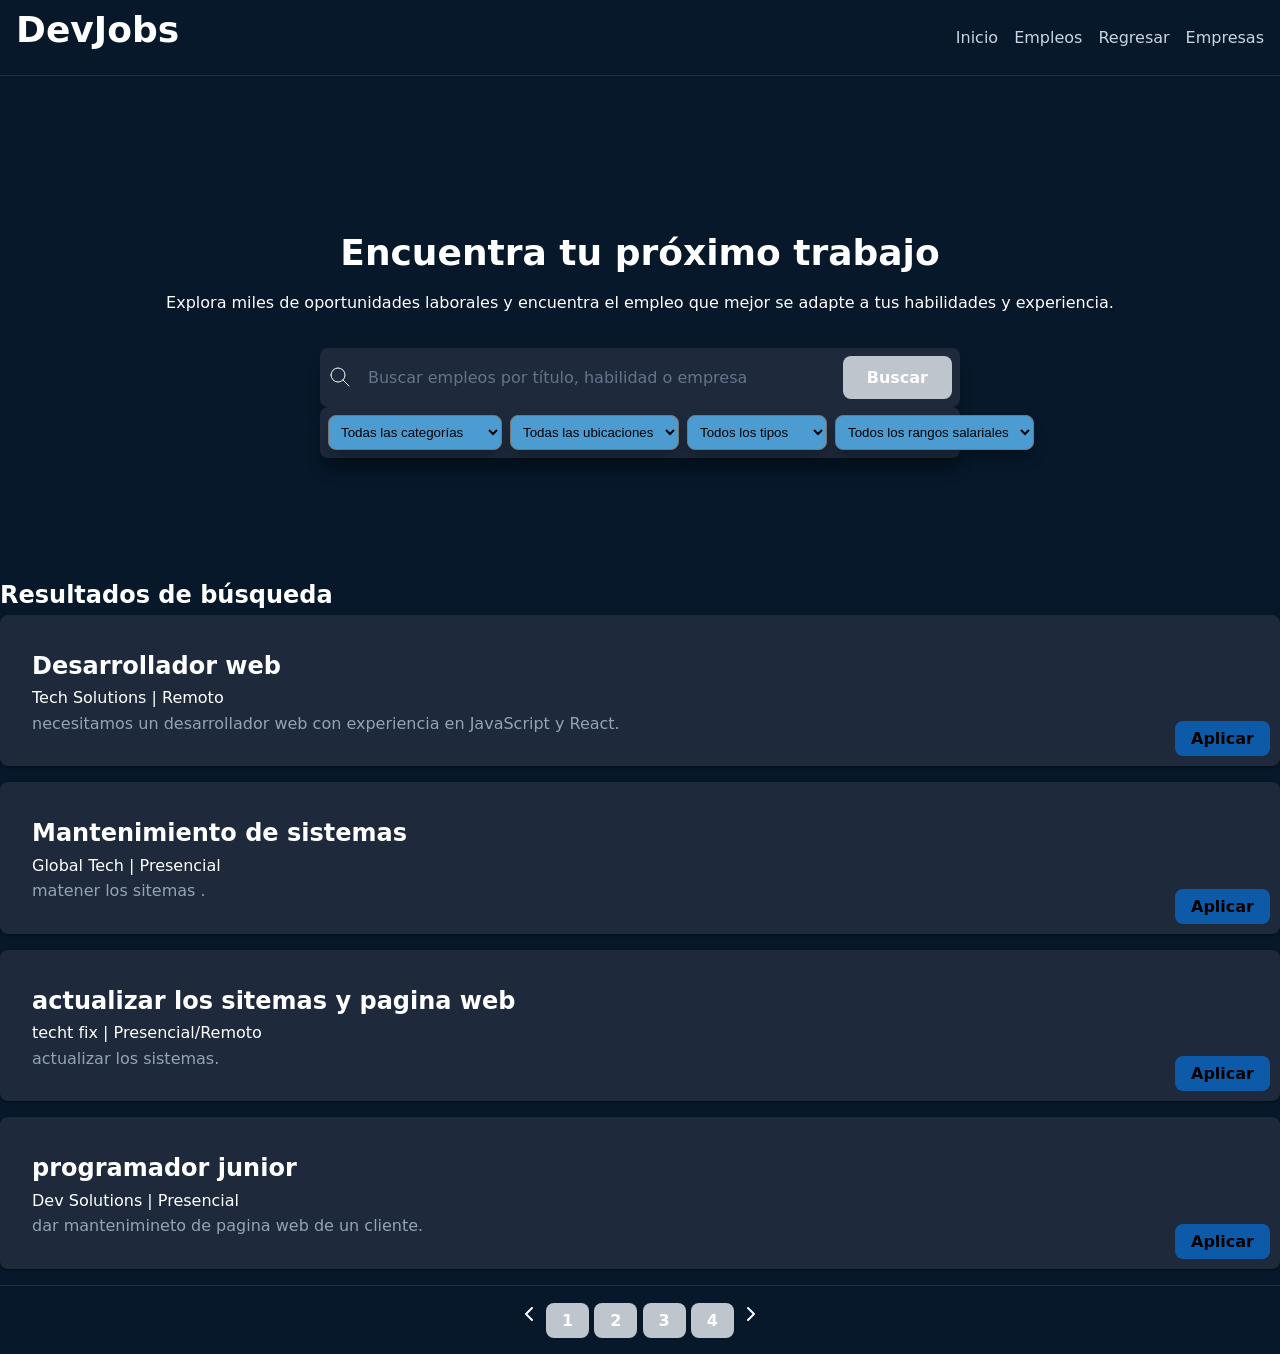
==== empleos.html @ 1879ae2f "Jobs page almost finished, buttons added below" ====
<!DOCTYPE html>
<html lang="es">

<head>
    <title>Encunetra tu próximo trabajo - Inicio</title>
    <meta charset="UTF-8" />
    <meta name="description" content="tu nuevo trabajo hoy.">

    <link rel="stylesheet" href="./styles.css" />
</head>

<body>
    <header>
        <h1>DevJobs</h1>

        <nav>
            <a href="./index.html">Inicio</a>
            <a href="./empleos.html">Empleos</a>
            <a href="./index.html">Regresar</a>
            <a href="./empresas.html">Empresas</a>

        </nav>
    </header>

    <main>

        <section>

            <h1>Encuentra tu próximo trabajo</h1>

            <p>Explora miles de oportunidades laborales y encuentra el empleo que mejor se adapte a tus
                habilidades y experiencia.</p>

            <form role="search">
                <div>
                    <svg xmlns="http://www.w3.org/2000/svg" width="24" height="24" viewBox="0 0 24 24" fill="none"
                        stroke="currentColor" stroke-width="1" stroke-linecap="round" stroke-linejoin="round"
                        class="icon icon-tabler icons-tabler-outline icon-tabler-search">
                        <path stroke="none" d="M0 0h24v24H0z" fill="none" />
                        <path d="M10 10m-7 0a7 7 0 1 0 14 0a7 7 0 1 0 -14 0" />
                        <path d="M21 21l-6 -6" />
                    </svg>

                    <input required type="text" placeholder="Buscar empleos por título, habilidad o empresa">


                    <button type="submit">Buscar</button>
                </div>
                <div>
                    <select class="job-filter-select" name="categoria">
                        <option value="">Todas las categorías</option>
                        <option value="desarrollo">Desarrollo de Software</option>
                        <option value="diseño">Diseño Gráfico</option>
                        <option value="marketing">Marketing Digital</option>
                        <option value="ventas">Ventas</option>

                    </select>
                    <select class="job-filter-select" name="ubicacion">
                        <option value="">Todas las ubicaciones</option>
                        <option value="remoto">Remoto</option>
                        <option value="presencial">Presencial</option>
                        <option value="hibrido">Híbrido</option>
                    </select>
                    <select class="job-filter-select" name="tipo">
                        <option value="">Todos los tipos</option>
                        <option value="tiempo_completo">Tiempo completo</option>
                        <option value="medio_tiempo">Medio tiempo</option>
                        <option value="contrato">Contrato</option>
                        <option value="practicas">Prácticas</option>
                    </select>
                    <select class="job-filter-select" name="salario">
                        <option value="">Todos los rangos salariales</option>
                        <option value="0-50000">0 - 350 USD</option>
                        <option value="50000-100000">350- 1000 USD</option>
                        <option value="100000-150000">1000 - 5000 USD</option>
                        <option value="150000+">5000+ USD</option>
                    </select>
                </div>

            </form>
        </section>

        <div>
            <h2>Resultados de búsqueda</h2>

            <article class="job-card">
                <h2>Desarrollador web</h2>
                <span>Tech Solutions</span> | <span>Remoto</span>
                <p>necesitamos un desarrollador web con experiencia en JavaScript y React.</p>
                <button class="btn-aplicar">Aplicar</button>
          
            </article>


            <article class="job-card" >

                <h2>Mantenimiento de sistemas</h2>
                <span>Global Tech</span> | <span>Presencial</span>
                <p>matener los sitemas .</p>
                <button class="btn-aplicar">Aplicar</button>


            </article>

            <article class="job-card"          >

                <h2>actualizar los sitemas y pagina web</h2>
                <span>techt fix</span> | <span>Presencial/Remoto</span>
                <p>actualizar los sistemas.</p>
                <button class="btn-aplicar">Aplicar</button>


            </article>
            <article class="job-card">

                <h2>programador junior</h2>
                <span>Dev Solutions</span> | <span>Presencial</span>
                <p>dar mantenimineto de pagina web de un cliente.</p>
                <button class="btn-aplicar">Aplicar</button>
            </article>
        </div>



        <footer>
            <form action="">
                <svg xmlns="http://www.w3.org/2000/svg" width="24" height="24" viewBox="0 0 24 24" fill="none"
                    stroke="currentColor" stroke-width="2" stroke-linecap="round" stroke-linejoin="round"
                    class="icon icon-tabler icons-tabler-outline icon-tabler-chevron-left">
                    <path stroke="none" d="M0 0h24v24H0z" fill="none" />
                    <path d="M15 6l-6 6l6 6" />
                </svg>
                <button class="btn-pagination">1</button>
                <button class="btn-pagination">2</button>
                <button class="btn-pagination">3</button>
                <button class="btn-pagination">4</button>
                <svg xmlns="http://www.w3.org/2000/svg" width="24" height="24" viewBox="0 0 24 24" fill="currentColor"
                    class="icon icon-tabler icons-tabler-filled icon-tabler-chevron-right">
                    <path stroke="none" d="M0 0h24v24H0z" fill="none" />
                    <path
                        d="M9.707 5.293l6 6a1 1 0 0 1 0 1.414l-6 6a1 1 0 1 1 -1.414 -1.414l5.293 -5.293l-5.293 -5.293a1 1 0 0 1 1.414 -1.414" />
                </svg>
            </form>

        </footer>
    </main>
</body>

</html>
---- styles.css ----
* {
  margin: 0;
  padding: 0;
  box-sizing: border-box;
}






:root {
  --primary: #bfc5cc;
  --primary-dark: #0a3d66;
  --primary-hover: #0d5ba8;
  --primary-light: #09f;
  --background: #06182a;
  --text-primary: #ffffff;
  --text-secondary: #cbd5e1;
  --text-muted: #94a3b8;
  --border: rgba(255, 255, 255, 0.1);
  --card-bg: #1e293b;
  --shadow: rgba(0, 0, 0, 0.3);
  --input-bg: #1e293b;
  --hsla-example: hsla(210, 100%, 56%, 1);
}










@font-face {
  font-family: 'Inter Variable';
  font-style: normal;
  font-display: swap;
  font-weight: 100 900;
  src: url(https://cdn.jsdelivr.net/fontsource/fonts/inter:vf@latest/latin-wght-normal.woff2) format('woff2-variations');
  unicode-range: U+0000-00FF, U+0131, U+0152-0153, U+02BB-02BC, U+02C6, U+02DA, U+02DC, U+0304, U+0308, U+0329, U+2000-206F, U+20AC, U+2122, U+2191, U+2193, U+2212, U+2215, U+FEFF, U+FFFD;
}










body {
  font-family: system-ui;
  background-color: var(--background);
  color: var(--text-primary);
  min-height: 100vh;
  display: flex;
  flex-direction: column;
  line-height: 1.6;
}

h1 {
  font-size: 2.25rem;
  font-weight: 900;
  margin-bottom: 1rem;
  line-height: 1.2;
  text-wrap: balance;
}

h1+p {
  text-wrap: balance;
  margin-bottom: 2rem
}

/* Header */
header {
  border-bottom: 1px solid var(--border);
  background: var(--background);
  padding: .5rem 1rem;
  display: flex;
  align-items: center;
  justify-content: space-between;
  gap: 2rem;

  h2 {
    font-size: 1.25rem;
    font-weight: 700;
    color: var(--text-primary);
  }
}

/* Navegación del header a otras páginas */
nav {
  align-items: center;
  gap: 1rem;
  display: flex;

  a {
    text-decoration: none;
    color: var(--text-secondary);
    transition: color 0.2s;
    font-weight: 500;

    &:hover,
    &:focus {
      color: var(--primary);
      outline: none;
    }
  }
}

/* Botones del Header */
header div a {
  padding: 0.5rem 1rem;
  border-radius: 0.5rem;
  background-color: #334155;
  color: var(--text-primary);
  display: inline-block;
  font-size: 0.875rem;
  font-weight: 700;
  text-decoration: none;
  /* TODO */
}

/* Hero */
main>section:nth-child(1) {
  height: 500px;
  text-align: center;
  display: flex;
  flex-direction: column;
  justify-content: center;
  align-items: center;

  h1 {
    padding-top: 36px;
  }

  &>img {
    position: absolute;
    width: 100%;
    height: 100%;
    object-fit: cover;
    z-index: -1;
    left: 0;
    right: 0;
    mask-image: linear-gradient(to bottom, rgba(16, 25, 34, 1) 5%, rgba(16, 25, 34, 0) 80%);
  }
}

/* Formulario de Búsqueda */
form {
  max-width: 42rem;
  width: 100%;
  margin: 0 auto;
  padding-inline: 1rem;
}

form>div {
  display: flex;
  align-items: center;
  background-color: var(--input-bg);
  border-radius: 0.5rem;
  box-shadow: 0 15px 15px -3px var(--shadow);
  padding: 0.5rem;
  gap: 0.5rem;
}

form span {
  padding-left: 0.75rem;
  color: var(--text-muted);
  display: flex;
  align-items: center;
  flex-shrink: 0;
}

form input[type="text"] {
  flex: 1;
  background: transparent;
  border: none;
  outline: none;
  color: var(--text-primary);
  padding: 0.75rem 0.5rem;
  font-size: 1rem;
  font-family: inherit;
}

form input[type="text"]::placeholder {
  color: #64748b;
}

form button[type="submit"] {
  padding: 0.75rem 1.5rem;
  border-radius: 0.5rem;
  background-color: var(--primary);
  color: white;
  font-weight: 700;
  border: none;
  cursor: pointer;
  transition: background-color 0.2s;
  font-family: inherit;
  font-size: 1rem;
  white-space: nowrap;
}

form button[type="submit"]:hover,
form button[type="submit"]:focus {
  background-color: var(--primary-hover);
  outline: 2px solid rgb(255, 0, 0);
  outline-offset: 2px;
}

/* Features Section */
main>section:nth-child(2) {
  padding-inline: 1rem;
  background-color: var(--background);
  padding-top: 2rem;

  &>header {
    gap: 2px;
    flex-direction: column;

    h2 {
      margin-bottom: 0;
    }

    p {
      opacity: .75;
    }
  }

  &>div {
    max-width: 0px;
    margin: 0 auto;
  }
}

main>section:nth-child(2) h2 {
  font-size: 1.875rem;
  font-weight: 700;
  color: var(--text-primary);
  margin-bottom: 1rem;
}

main>section:nth-child(2)>div>div:first-child>p {
  font-size: 1.125rem;
  color: var(--text-muted);
  max-width: 42rem;
  margin: 0 auto;
}

/* Grid de Features */
main>section:nth-child(2) footer {
  display: grid;
  grid-template-columns: repeat(auto-fit, minmax(280px, 1fr));
  gap: 16px
}

/* Feature Cards */
article {
  background-color: var(--card-bg);
  padding: 2rem;
  margin-bottom: 16px;
  border-radius: 0.5rem;
  box-shadow: 0px 1px 3px 0 var(--shadow);

  svg {
    color: var(--primary-light);
    background: rgba(0, 153, 255, 0.3);
    border-radius: 9999px;
    width: 64px;
    height: 64px;
    padding: 16px;
  }

  h3 {
    font-weight: 500;
  }

  p {
    color: var(--text-muted);
  }
}

/* Footer */
footer {
  background-color: var(--background);
  border-top: 1px solid var(--border);
  text-align: center;
  padding: 16px;

  small {
    color: var(--text-muted);
    font-size: 0.875rem;
  }
}

article {
  background-color: var(--card-bg);
  padding: 2rem;
  margin-bottom: 16px;
  border-radius: 0.5rem;
  box-shadow: 0px 1px 3px 0px rgba(0, 0, 0, 0.5);

  svg {
    color: var(--primary-light);
    background: rgba(0, 153, 255, .3);
    width: 64px;
    height: 64px;
    border-radius: 100%;
    padding: 16px;
  }

  p {
    color: var(--text-muted);
  }

  h3 {
    font-weight: 500;
  }

  select {


    display: flex;
    align-items: center;
    background-color: var(--input-bg);
    border-radius: 0.5rem;
    box-shadow: 0 10px 15px -3px var(--shadow);
    padding: 0.5rem;
    gap: 0.5rem;
  }

}

.btn-pagination {
  padding: 0.5rem 1rem;
  border-radius: 0.5rem;
  background-color: var(--primary);
  color: white;
  font-weight: 700;
  border: none;
  cursor: pointer;
  transition: background-color 0.2s;
  font-family: inherit;
  font-size: 1rem;
}

.btn-pagination:hover,
.btn-pagination:focus {
  background-color: var(--primary-hover);
  outline: 2px solid rgb(255, 0, 0);
  outline-offset: 2px;
} 
.job-filter-select{
  display: flex;
  align-items: center;
  background-color:rgb(77, 156, 209);
  border-radius: 0.5rem;
  box-shadow: 0 10px 15px -3px var(--shadow);
  padding: 0.5rem;
  gap: 0.5rem;
}
.job-card {
position: relative;
padding-bottom: 30px;
}
.btn-aplicar{

  position: absolute;
  bottom: 10px;
  right: 10px;
  padding: 0.5rem 1rem;
  border-radius: 0.5rem;
  background-color:#0d5ba8;
  color: rgb(0, 0, 0);
  font-weight: 700;
  border: none;
  cursor: pointer;
  transition: background-color 0.2s;
  font-family: inherit;
  font-size: 1rem;
}
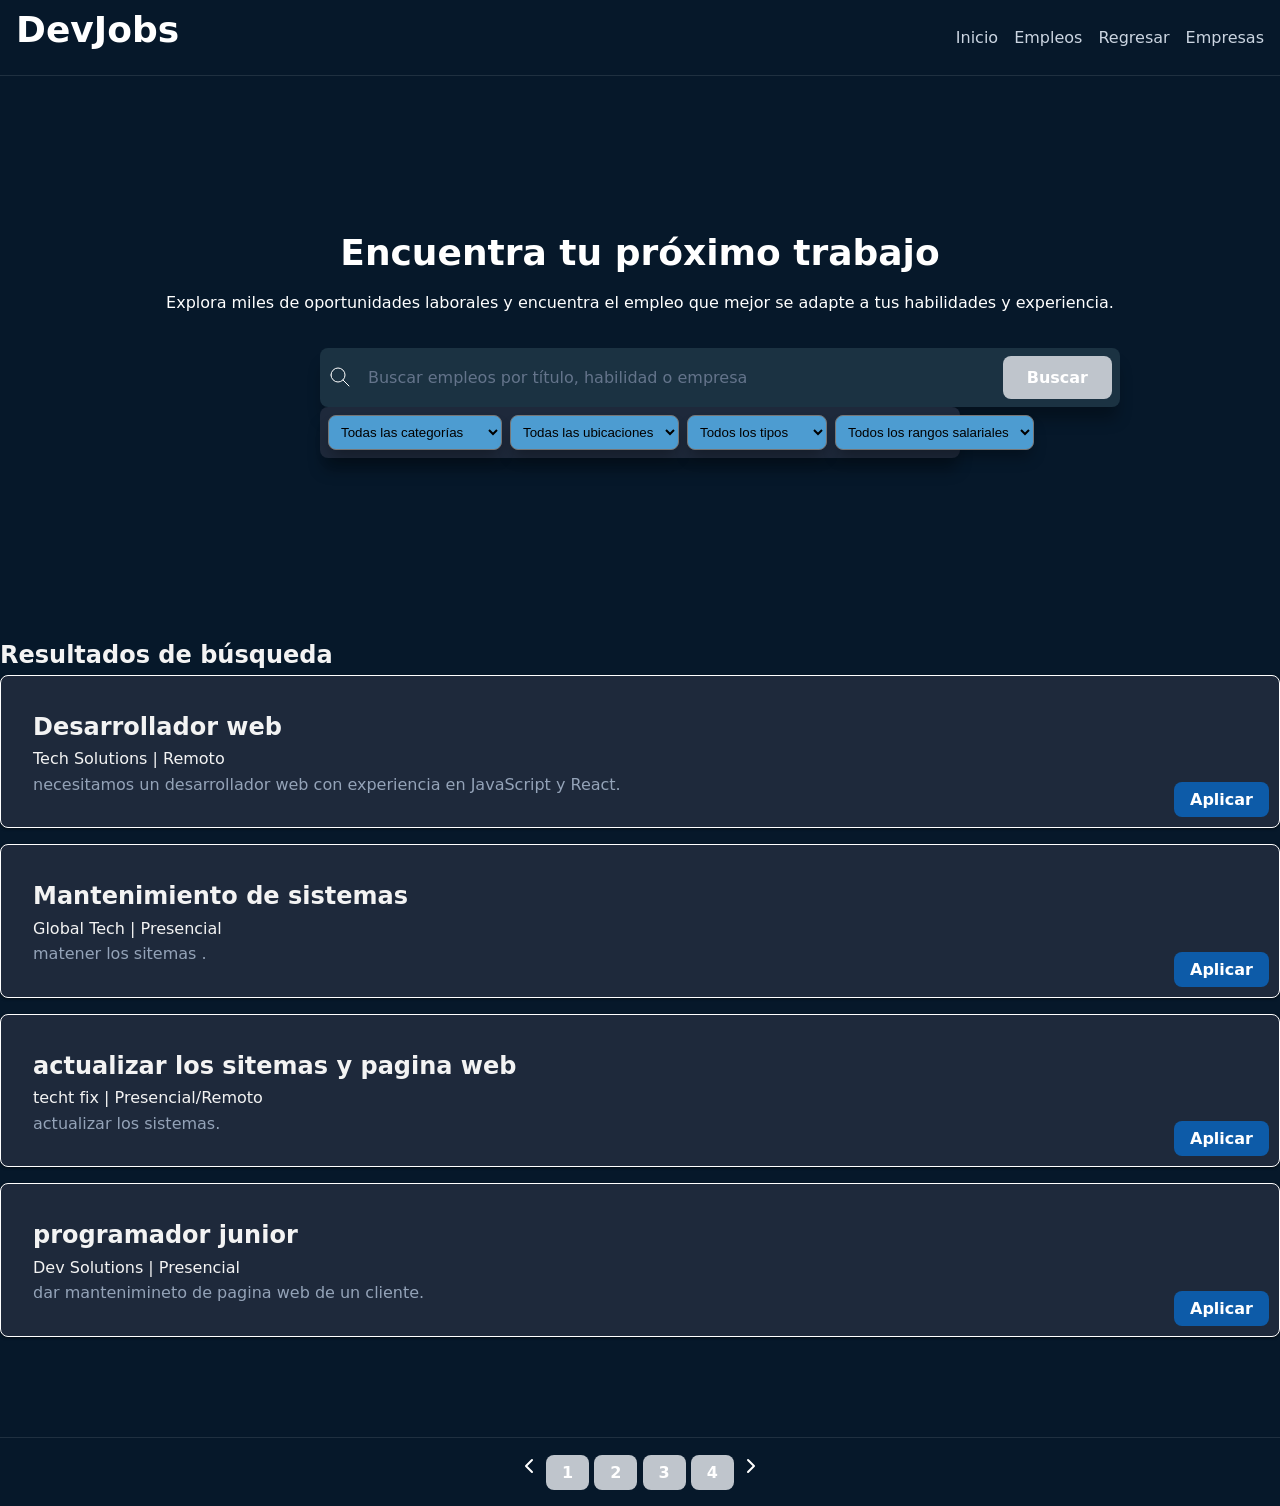
==== commit 1b16d15e: "ir a comer" ====
--- a/empleos.html
+++ b/empleos.html
@@ -32,7 +32,7 @@
                 habilidades y experiencia.</p>
 
             <form role="search">
-                <div>
+                <div class="Look-Job">
                     <svg xmlns="http://www.w3.org/2000/svg" width="24" height="24" viewBox="0 0 24 24" fill="none"
                         stroke="currentColor" stroke-width="1" stroke-linecap="round" stroke-linejoin="round"
                         class="icon icon-tabler icons-tabler-outline icon-tabler-search">
@@ -80,7 +80,7 @@
             </form>
         </section>
 
-        <div>
+        <div class ="job-results">
             <h2>Resultados de búsqueda</h2>
 
             <article class="job-card">
--- a/styles.css
+++ b/styles.css
@@ -366,6 +366,9 @@
 .job-card {
 position: relative;
 padding-bottom: 30px;
+border:1px solid rgb(255, 255, 255);
+
+
 }
 .btn-aplicar{
 
@@ -375,11 +378,28 @@
   padding: 0.5rem 1rem;
   border-radius: 0.5rem;
   background-color:#0d5ba8;
-  color: rgb(0, 0, 0);
+  color: rgb(255, 255, 255);
   font-weight: 700;
   border: none;
   cursor: pointer;
   transition: background-color 0.2s;
   font-family: inherit;
   font-size: 1rem;
-}+}
+.Look-Job{
+  display: flex;
+  align-items: center;
+  background-color:rgb(27, 50, 66);
+  border-radius: 0.5rem;
+  box-shadow:#06182a;
+  padding: 0.5rem;
+  gap: 0.5rem;
+  width: 800px;
+}
+.job-results{
+  margin: 60px auto; 
+  margin-bottom: 100px;
+ color: rgb(243, 243, 243);
+ border-color: blueviolet;
+
+} 
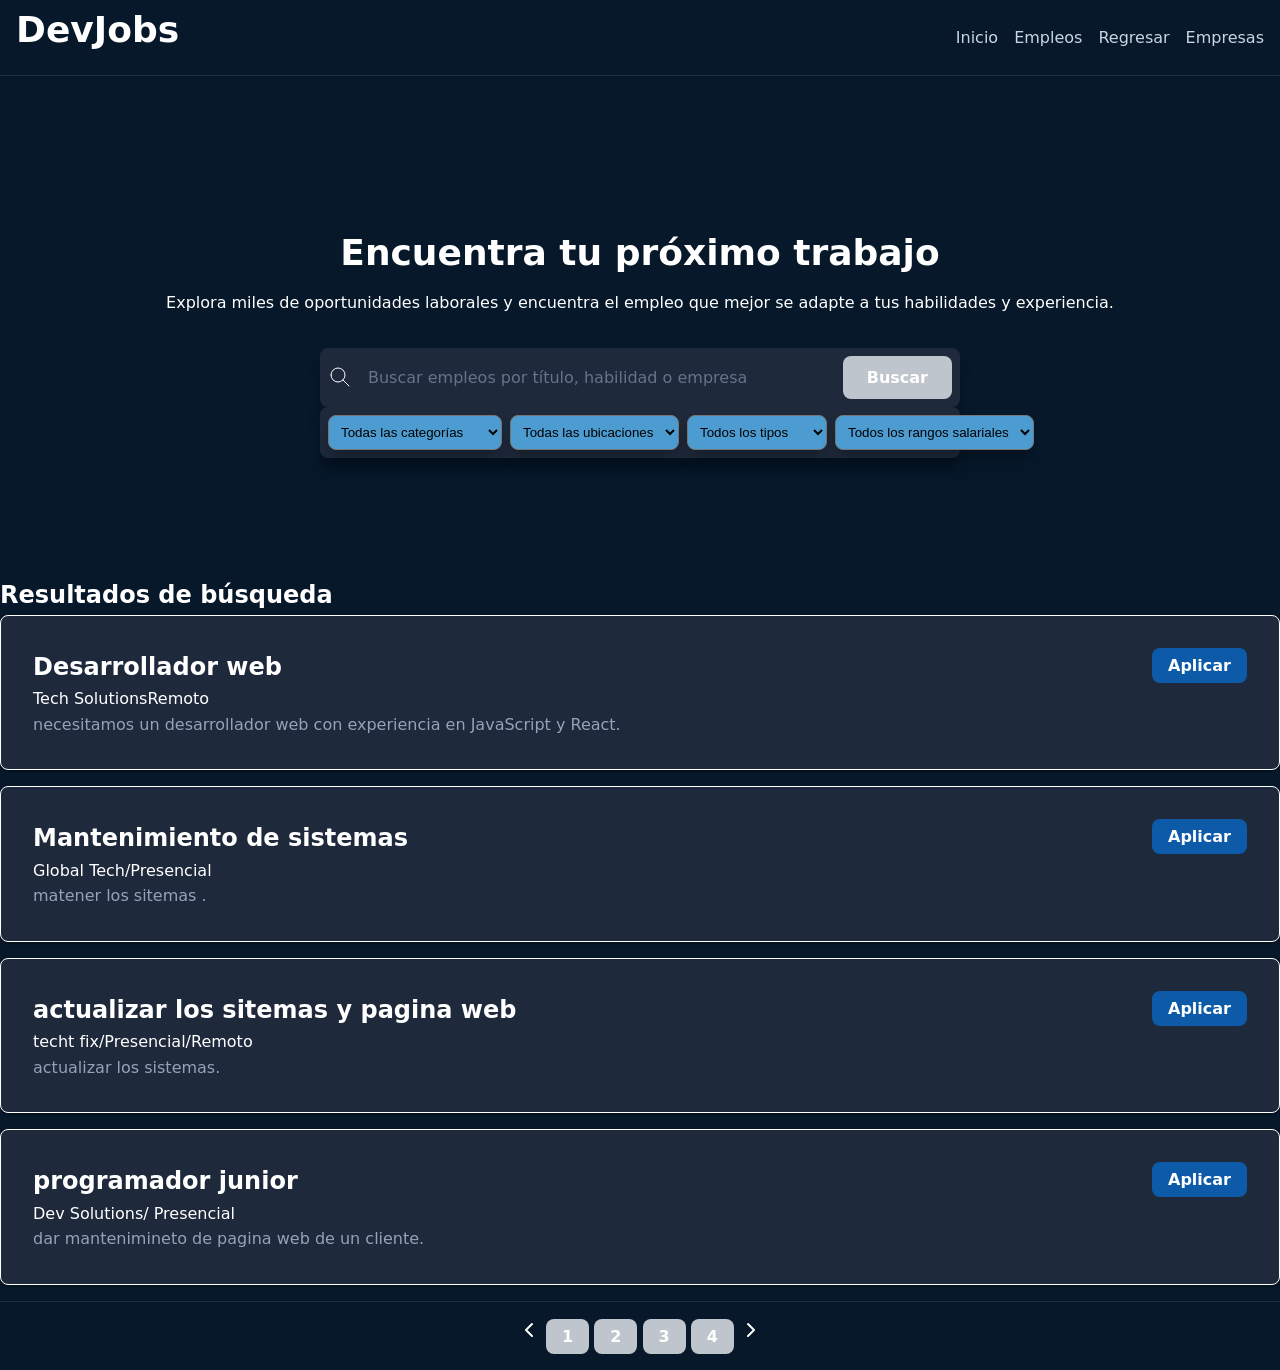
==== commit fe0754ae: "Refactor job card layout and improve search form structure" ====
--- a/empleos.html
+++ b/empleos.html
@@ -32,7 +32,7 @@
                 habilidades y experiencia.</p>
 
             <form role="search">
-                <div class="Look-Job">
+                <div>
                     <svg xmlns="http://www.w3.org/2000/svg" width="24" height="24" viewBox="0 0 24 24" fill="none"
                         stroke="currentColor" stroke-width="1" stroke-linecap="round" stroke-linejoin="round"
                         class="icon icon-tabler icons-tabler-outline icon-tabler-search">
@@ -80,43 +80,53 @@
             </form>
         </section>
 
-        <div class ="job-results">
+        <div>
             <h2>Resultados de búsqueda</h2>
+            <article class="job-card">
 
-            <article class="job-card">
-                <h2>Desarrollador web</h2>
-                <span>Tech Solutions</span> | <span>Remoto</span>
+                <div class="info">
+                    <div>
+                        <h2>Desarrollador web</h2>
+                        <span>Tech SolutionsRemoto</span>
+                    </div>
+                    <button class="btn-aplicar">Aplicar</button>
+                </div>
+
                 <p>necesitamos un desarrollador web con experiencia en JavaScript y React.</p>
-                <button class="btn-aplicar">Aplicar</button>
-          
             </article>
 
 
-            <article class="job-card" >
-
-                <h2>Mantenimiento de sistemas</h2>
-                <span>Global Tech</span> | <span>Presencial</span>
+            <article class="job-card">
+                <div class="info">
+                    <div>
+                        <h2>Mantenimiento de sistemas</h2>
+                        <span>Global Tech/Presencial</span>
+                    </div>
+                    <button class="btn-aplicar">Aplicar</button>
+                </div>
                 <p>matener los sitemas .</p>
-                <button class="btn-aplicar">Aplicar</button>
-
-
             </article>
 
-            <article class="job-card"          >
-
-                <h2>actualizar los sitemas y pagina web</h2>
-                <span>techt fix</span> | <span>Presencial/Remoto</span>
+            <article class="job-card">
+                <div class="info">
+                    <div>
+                        <h2>actualizar los sitemas y pagina web</h2>
+                        <span>techt fix/Presencial/Remoto</span>
+                    </div>
+                    <button class="btn-aplicar">Aplicar</button>
+                </div>
                 <p>actualizar los sistemas.</p>
-                <button class="btn-aplicar">Aplicar</button>
-
-
             </article>
             <article class="job-card">
+                <div class="info">
+                    <div>
+                        <h2>programador junior</h2>
+                        <span>Dev Solutions/ Presencial</span>
+                    </div>
+                    <button class="btn-aplicar">Aplicar</button>
+                </div>
+                <p>dar mantenimineto de pagina web de un cliente.</p>
 
-                <h2>programador junior</h2>
-                <span>Dev Solutions</span> | <span>Presencial</span>
-                <p>dar mantenimineto de pagina web de un cliente.</p>
-                <button class="btn-aplicar">Aplicar</button>
             </article>
         </div>
 
--- a/styles.css
+++ b/styles.css
@@ -353,31 +353,30 @@
   background-color: var(--primary-hover);
   outline: 2px solid rgb(255, 0, 0);
   outline-offset: 2px;
-} 
-.job-filter-select{
-  display: flex;
-  align-items: center;
-  background-color:rgb(77, 156, 209);
+}
+
+.job-filter-select {
+  display: flex;
+  align-items: center;
+  background-color: rgb(77, 156, 209);
   border-radius: 0.5rem;
   box-shadow: 0 10px 15px -3px var(--shadow);
   padding: 0.5rem;
   gap: 0.5rem;
 }
+
 .job-card {
-position: relative;
-padding-bottom: 30px;
-border:1px solid rgb(255, 255, 255);
-
-
-}
-.btn-aplicar{
-
-  position: absolute;
+  border: 1px solid rgb(255, 255, 255);
+ }
+
+.btn-aplicar {
+
+
   bottom: 10px;
   right: 10px;
   padding: 0.5rem 1rem;
   border-radius: 0.5rem;
-  background-color:#0d5ba8;
+  background-color: #0d5ba8;
   color: rgb(255, 255, 255);
   font-weight: 700;
   border: none;
@@ -386,20 +385,27 @@
   font-family: inherit;
   font-size: 1rem;
 }
-.Look-Job{
-  display: flex;
-  align-items: center;
-  background-color:rgb(27, 50, 66);
-  border-radius: 0.5rem;
-  box-shadow:#06182a;
+
+.Look-Job {
+  display: flex;
+  align-items: center;
+  background-color: rgb(27, 50, 66);
+  border-radius: 0.5rem;
+  box-shadow: #06182a;
   padding: 0.5rem;
   gap: 0.5rem;
   width: 800px;
 }
-.job-results{
-  margin: 60px auto; 
+
+.job-results {
+  margin: 60px auto;
   margin-bottom: 100px;
- color: rgb(243, 243, 243);
- border-color: blueviolet;
-
-} +  color: rgb(243, 243, 243);
+  border-color: blueviolet;
+
+}
+.info{
+  display: flex;
+  align-items:flex-start ;
+ justify-content:space-between;
+ }
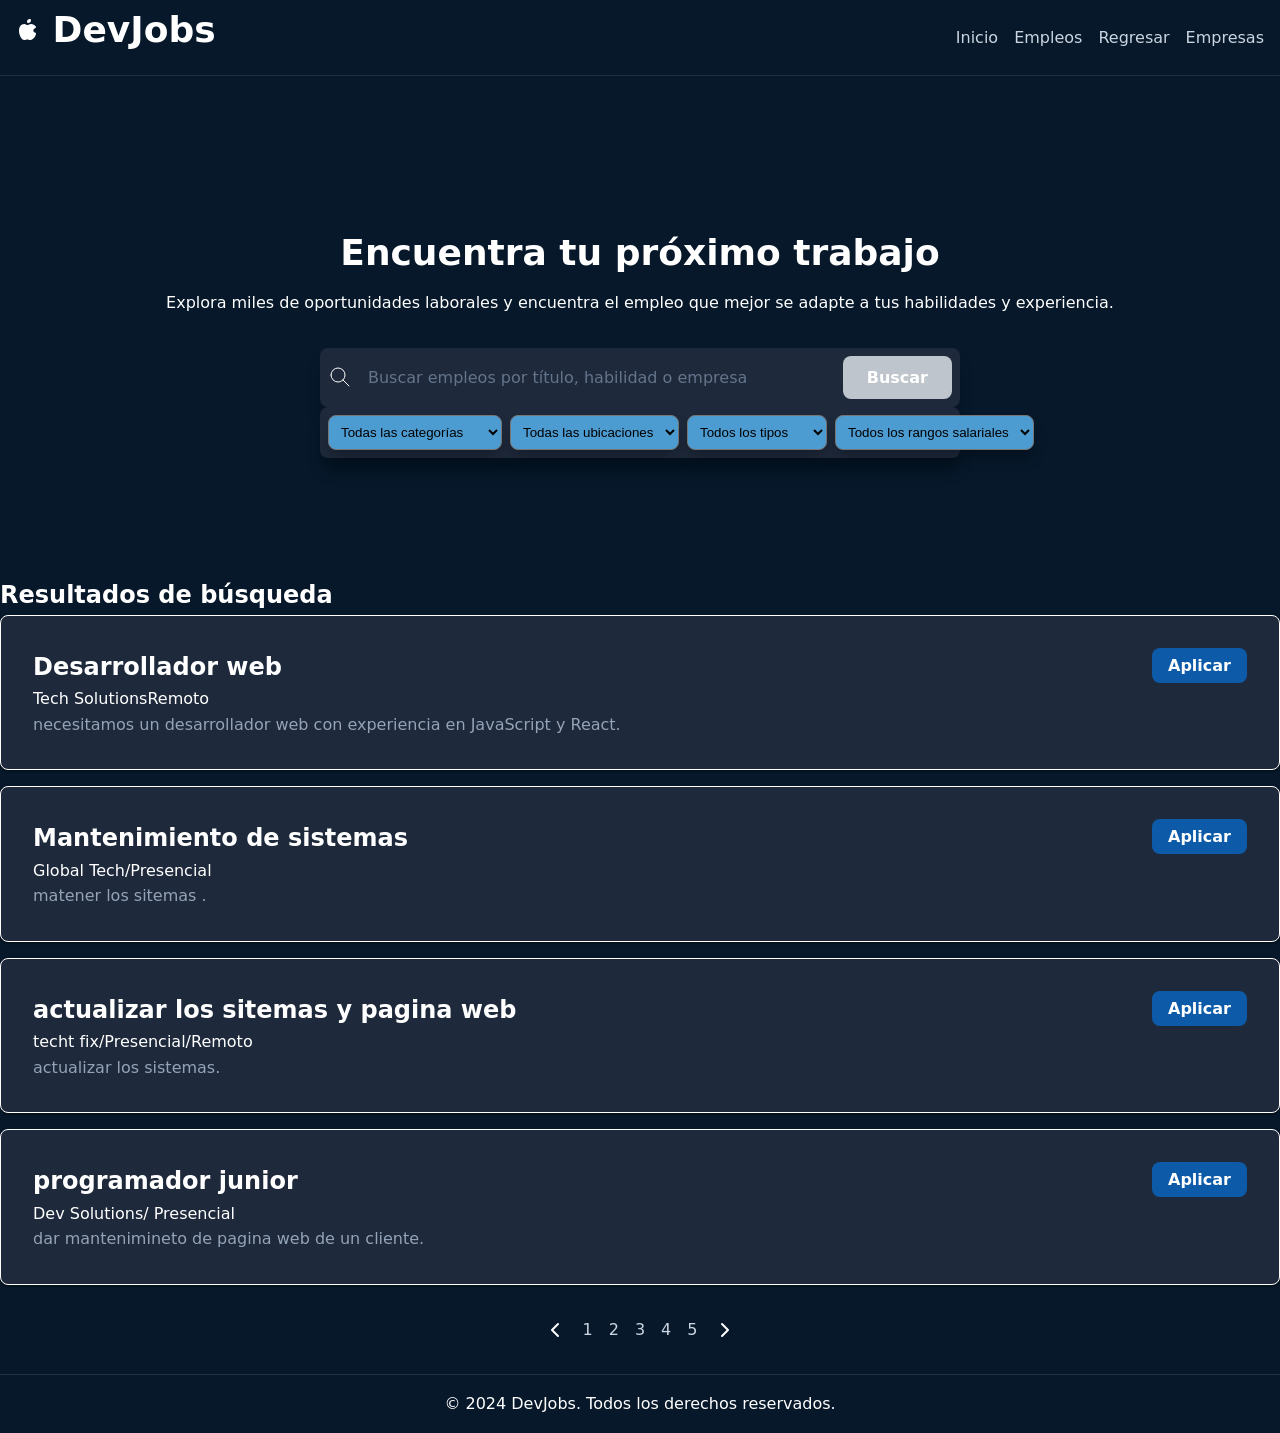
==== commit 34851fde: "final del dia 5 vamos franklin" ====
--- a/empleos.html
+++ b/empleos.html
@@ -11,7 +11,10 @@
 
 <body>
     <header>
-        <h1>DevJobs</h1>
+        <h1>
+            <svg xmlns="http://www.w3.org/2000/svg" width="24" height="24" viewBox="0 0 24 24" fill="currentColor" class="icon icon-tabler icons-tabler-filled icon-tabler-brand-apple"><path stroke="none" d="M0 0h24v24H0z" fill="none" /><path d="M15.079 5.999l.239 .012c1.43 .097 3.434 1.013 4.508 2.586a1 1 0 0 1 -.344 1.44c-.05 .028 -.372 .158 -.497 .217a4.15 4.15 0 0 0 -.722 .431c-.614 .461 -.948 1.009 -.942 1.694c.01 .885 .339 1.454 .907 1.846c.208 .143 .436 .253 .666 .33c.126 .043 .426 .116 .444 .122a1 1 0 0 1 .662 .942c0 2.621 -3.04 6.381 -5.286 6.381c-.79 0 -1.272 -.091 -1.983 -.315l-.098 -.031c-.463 -.146 -.702 -.192 -1.133 -.192c-.52 0 -.863 .06 -1.518 .237l-.197 .053c-.575 .153 -.964 .226 -1.5 .248c-2.749 0 -5.285 -5.093 -5.285 -9.072c0 -3.87 1.786 -6.92 5.286 -6.92c.297 0 .598 .045 .909 .128c.403 .107 .774 .26 1.296 .508c.787 .374 .948 .44 1.009 .44h.016c.03 -.003 .128 -.047 1.056 -.457c1.061 -.467 1.864 -.685 2.746 -.616l-.24 -.012z" /><path d="M14 1a1 1 0 0 1 1 1a3 3 0 0 1 -3 3a1 1 0 0 1 -1 -1a3 3 0 0 1 3 -3z" /></svg>
+            
+            DevJobs</h1>
 
         <nav>
             <a href="./index.html">Inicio</a>
@@ -131,26 +134,33 @@
         </div>
 
 
-
-        <footer>
-            <form action="">
+            <nav class="pagination">
+                
                 <svg xmlns="http://www.w3.org/2000/svg" width="24" height="24" viewBox="0 0 24 24" fill="none"
                     stroke="currentColor" stroke-width="2" stroke-linecap="round" stroke-linejoin="round"
                     class="icon icon-tabler icons-tabler-outline icon-tabler-chevron-left">
                     <path stroke="none" d="M0 0h24v24H0z" fill="none" />
                     <path d="M15 6l-6 6l6 6" />
                 </svg>
-                <button class="btn-pagination">1</button>
-                <button class="btn-pagination">2</button>
-                <button class="btn-pagination">3</button>
-                <button class="btn-pagination">4</button>
+
+                <a href="#">1</a>
+                <a href="#">2</a>
+                <a href="#">3</a>
+                <a href="#">4</a>
+                <a href="#">5</a>
+               
                 <svg xmlns="http://www.w3.org/2000/svg" width="24" height="24" viewBox="0 0 24 24" fill="currentColor"
                     class="icon icon-tabler icons-tabler-filled icon-tabler-chevron-right">
                     <path stroke="none" d="M0 0h24v24H0z" fill="none" />
                     <path
                         d="M9.707 5.293l6 6a1 1 0 0 1 0 1.414l-6 6a1 1 0 1 1 -1.414 -1.414l5.293 -5.293l-5.293 -5.293a1 1 0 0 1 1.414 -1.414" />
                 </svg>
-            </form>
+                
+            </nav>
+
+       
+            <footer>
+            <p>&copy; 2024 DevJobs. Todos los derechos reservados.</p>
 
         </footer>
     </main>
--- a/styles.css
+++ b/styles.css
@@ -124,7 +124,6 @@
   text-decoration: none;
   /* TODO */
 }
-
 /* Hero */
 main>section:nth-child(1) {
   height: 500px;
@@ -136,6 +135,7 @@
 
   h1 {
     padding-top: 36px;
+    align-items: center;
   }
 
   &>img {
@@ -208,7 +208,7 @@
 form button[type="submit"]:hover,
 form button[type="submit"]:focus {
   background-color: var(--primary-hover);
-  outline: 2px solid rgb(255, 0, 0);
+  outline: 2px solid rgb(0, 68, 255);
   outline-offset: 2px;
 }
 
@@ -409,3 +409,17 @@
   align-items:flex-start ;
  justify-content:space-between;
  }
+.pagination{
+  display: flex;
+  justify-content: center;
+  gap: 1 rem;
+  margin-block: 2rem;
+  a {
+   display: flex;
+   align-items: center;
+justify-content: center;
+width:2,5rem;
+
+
+        }
+}
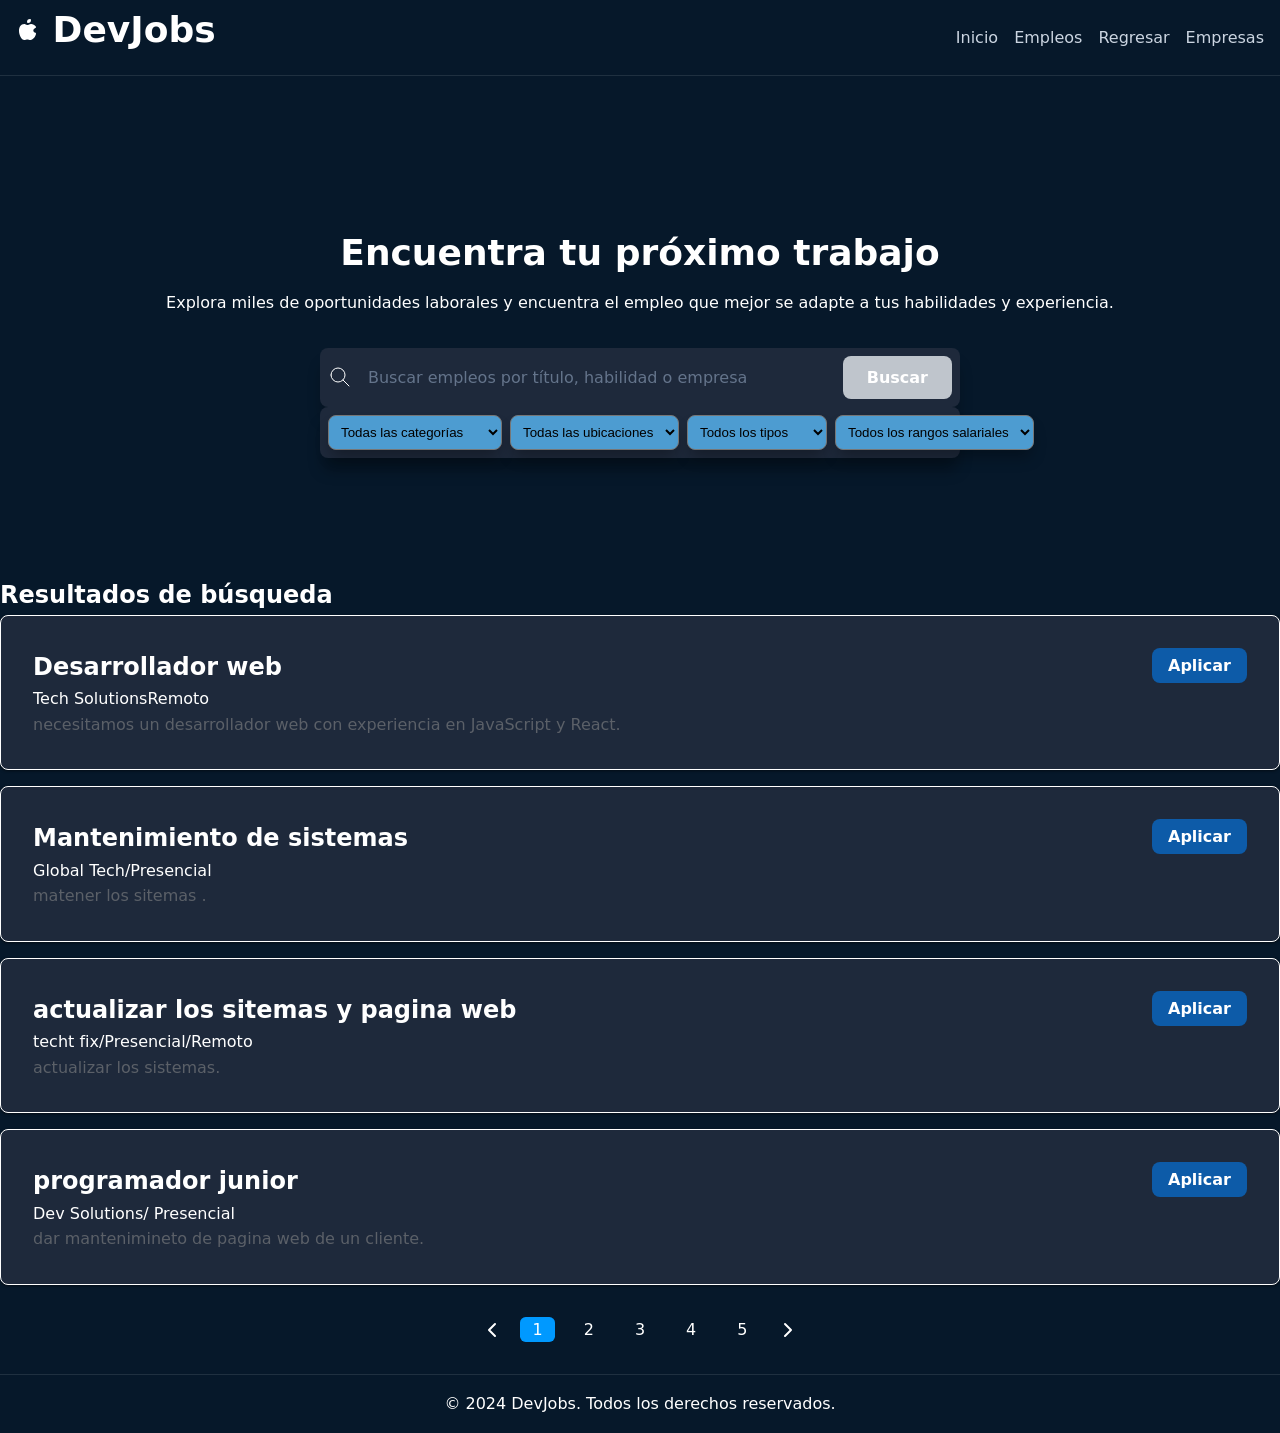
==== commit 33276daf: "The new job window is added and the application buttons are programmed." ====
--- a/empleos.html
+++ b/empleos.html
@@ -5,22 +5,29 @@
     <title>Encunetra tu próximo trabajo - Inicio</title>
     <meta charset="UTF-8" />
     <meta name="description" content="tu nuevo trabajo hoy.">
-
     <link rel="stylesheet" href="./styles.css" />
+    <script src="./script.js" defer></script>
 </head>
 
 <body>
     <header>
         <h1>
-            <svg xmlns="http://www.w3.org/2000/svg" width="24" height="24" viewBox="0 0 24 24" fill="currentColor" class="icon icon-tabler icons-tabler-filled icon-tabler-brand-apple"><path stroke="none" d="M0 0h24v24H0z" fill="none" /><path d="M15.079 5.999l.239 .012c1.43 .097 3.434 1.013 4.508 2.586a1 1 0 0 1 -.344 1.44c-.05 .028 -.372 .158 -.497 .217a4.15 4.15 0 0 0 -.722 .431c-.614 .461 -.948 1.009 -.942 1.694c.01 .885 .339 1.454 .907 1.846c.208 .143 .436 .253 .666 .33c.126 .043 .426 .116 .444 .122a1 1 0 0 1 .662 .942c0 2.621 -3.04 6.381 -5.286 6.381c-.79 0 -1.272 -.091 -1.983 -.315l-.098 -.031c-.463 -.146 -.702 -.192 -1.133 -.192c-.52 0 -.863 .06 -1.518 .237l-.197 .053c-.575 .153 -.964 .226 -1.5 .248c-2.749 0 -5.285 -5.093 -5.285 -9.072c0 -3.87 1.786 -6.92 5.286 -6.92c.297 0 .598 .045 .909 .128c.403 .107 .774 .26 1.296 .508c.787 .374 .948 .44 1.009 .44h.016c.03 -.003 .128 -.047 1.056 -.457c1.061 -.467 1.864 -.685 2.746 -.616l-.24 -.012z" /><path d="M14 1a1 1 0 0 1 1 1a3 3 0 0 1 -3 3a1 1 0 0 1 -1 -1a3 3 0 0 1 3 -3z" /></svg>
-            
-            DevJobs</h1>
+            <svg xmlns="http://www.w3.org/2000/svg" width="24" height="24" viewBox="0 0 24 24" fill="currentColor"
+                class="icon icon-tabler icons-tabler-filled icon-tabler-brand-apple">
+                <path stroke="none" d="M0 0h24v24H0z" fill="none" />
+                <path
+                    d="M15.079 5.999l.239 .012c1.43 .097 3.434 1.013 4.508 2.586a1 1 0 0 1 -.344 1.44c-.05 .028 -.372 .158 -.497 .217a4.15 4.15 0 0 0 -.722 .431c-.614 .461 -.948 1.009 -.942 1.694c.01 .885 .339 1.454 .907 1.846c.208 .143 .436 .253 .666 .33c.126 .043 .426 .116 .444 .122a1 1 0 0 1 .662 .942c0 2.621 -3.04 6.381 -5.286 6.381c-.79 0 -1.272 -.091 -1.983 -.315l-.098 -.031c-.463 -.146 -.702 -.192 -1.133 -.192c-.52 0 -.863 .06 -1.518 .237l-.197 .053c-.575 .153 -.964 .226 -1.5 .248c-2.749 0 -5.285 -5.093 -5.285 -9.072c0 -3.87 1.786 -6.92 5.286 -6.92c.297 0 .598 .045 .909 .128c.403 .107 .774 .26 1.296 .508c.787 .374 .948 .44 1.009 .44h.016c.03 -.003 .128 -.047 1.056 -.457c1.061 -.467 1.864 -.685 2.746 -.616l-.24 -.012z" />
+                <path d="M14 1a1 1 0 0 1 1 1a3 3 0 0 1 -3 3a1 1 0 0 1 -1 -1a3 3 0 0 1 3 -3z" />
+            </svg>
+
+            DevJobs
+        </h1>
 
         <nav>
             <a href="./index.html">Inicio</a>
             <a href="./empleos.html">Empleos</a>
             <a href="./index.html">Regresar</a>
-            <a href="./empresas.html">Empresas</a>
+            <a href="./infoempleo.html">Empresas</a>
 
         </nav>
     </header>
@@ -83,8 +90,8 @@
             </form>
         </section>
 
-        <div>
-            <h2>Resultados de búsqueda</h2>
+        <h2>Resultados de búsqueda</h2>
+        <div class="jobs-listing-card">
             <article class="job-card">
 
                 <div class="info">
@@ -92,12 +99,11 @@
                         <h2>Desarrollador web</h2>
                         <span>Tech SolutionsRemoto</span>
                     </div>
-                    <button class="btn-aplicar">Aplicar</button>
+                    <button id="boton-importante" class="btn-aplicar button-apply-job">Aplicar</button>
                 </div>
 
                 <p>necesitamos un desarrollador web con experiencia en JavaScript y React.</p>
             </article>
-
 
             <article class="job-card">
                 <div class="info">
@@ -105,7 +111,7 @@
                         <h2>Mantenimiento de sistemas</h2>
                         <span>Global Tech/Presencial</span>
                     </div>
-                    <button class="btn-aplicar">Aplicar</button>
+                    <button class="btn-aplicar button-apply-job">Aplicar</button>
                 </div>
                 <p>matener los sitemas .</p>
             </article>
@@ -116,7 +122,7 @@
                         <h2>actualizar los sitemas y pagina web</h2>
                         <span>techt fix/Presencial/Remoto</span>
                     </div>
-                    <button class="btn-aplicar">Aplicar</button>
+                    <button class="btn-aplicar button-apply-job">Aplicar</button>
                 </div>
                 <p>actualizar los sistemas.</p>
             </article>
@@ -126,40 +132,36 @@
                         <h2>programador junior</h2>
                         <span>Dev Solutions/ Presencial</span>
                     </div>
-                    <button class="btn-aplicar">Aplicar</button>
+                    <button class="btn-aplicar button-apply-job">Aplicar</button>
                 </div>
                 <p>dar mantenimineto de pagina web de un cliente.</p>
 
             </article>
         </div>
 
+        <nav class="pagination">
 
-            <nav class="pagination">
-                
-                <svg xmlns="http://www.w3.org/2000/svg" width="24" height="24" viewBox="0 0 24 24" fill="none"
-                    stroke="currentColor" stroke-width="2" stroke-linecap="round" stroke-linejoin="round"
-                    class="icon icon-tabler icons-tabler-outline icon-tabler-chevron-left">
-                    <path stroke="none" d="M0 0h24v24H0z" fill="none" />
-                    <path d="M15 6l-6 6l6 6" />
-                </svg>
+            <svg xmlns="http://www.w3.org/2000/svg" width="24" height="24" viewBox="0 0 24 24" fill="none"
+                stroke="currentColor" stroke-width="2" stroke-linecap="round" stroke-linejoin="round"
+                class="icon icon-tabler icons-tabler-outline icon-tabler-chevron-left">
+                <path stroke="none" d="M0 0h24v24H0z" fill="none" />
+                <path d="M15 6l-6 6l6 6" />
+            </svg>
 
-                <a href="#">1</a>
-                <a href="#">2</a>
-                <a href="#">3</a>
-                <a href="#">4</a>
-                <a href="#">5</a>
-               
-                <svg xmlns="http://www.w3.org/2000/svg" width="24" height="24" viewBox="0 0 24 24" fill="currentColor"
-                    class="icon icon-tabler icons-tabler-filled icon-tabler-chevron-right">
-                    <path stroke="none" d="M0 0h24v24H0z" fill="none" />
-                    <path
-                        d="M9.707 5.293l6 6a1 1 0 0 1 0 1.414l-6 6a1 1 0 1 1 -1.414 -1.414l5.293 -5.293l-5.293 -5.293a1 1 0 0 1 1.414 -1.414" />
-                </svg>
-                
-            </nav>
+            <a class="is-active" href="#">1</a>
+            <a href="#">2</a>
+            <a href="#">3</a>
+            <a href="#">4</a>
+            <a href="#">5</a>
 
-       
-            <footer>
+            <svg xmlns="http://www.w3.org/2000/svg" width="24" height="24" viewBox="0 0 24 24" fill="currentColor"
+                class="icon icon-tabler icons-tabler-filled icon-tabler-chevron-right">
+                <path stroke="none" d="M0 0h24v24H0z" fill="none" />
+                <path
+                    d="M9.707 5.293l6 6a1 1 0 0 1 0 1.414l-6 6a1 1 0 1 1 -1.414 -1.414l5.293 -5.293l-5.293 -5.293a1 1 0 0 1 1.414 -1.414" />
+            </svg>
+        </nav>
+        <footer>
             <p>&copy; 2024 DevJobs. Todos los derechos reservados.</p>
 
         </footer>
--- a/styles.css
+++ b/styles.css
@@ -17,12 +17,13 @@
   --background: #06182a;
   --text-primary: #ffffff;
   --text-secondary: #cbd5e1;
-  --text-muted: #94a3b8;
+  --text-muted: #5b6068;
   --border: rgba(255, 255, 255, 0.1);
   --card-bg: #1e293b;
   --shadow: rgba(0, 0, 0, 0.3);
   --input-bg: #1e293b;
   --hsla-example: hsla(210, 100%, 56%, 1);
+  --text-buton: black;
 }
 
 
@@ -124,6 +125,7 @@
   text-decoration: none;
   /* TODO */
 }
+
 /* Hero */
 main>section:nth-child(1) {
   height: 500px;
@@ -367,7 +369,7 @@
 
 .job-card {
   border: 1px solid rgb(255, 255, 255);
- }
+}
 
 .btn-aplicar {
 
@@ -404,22 +406,80 @@
   border-color: blueviolet;
 
 }
-.info{
-  display: flex;
-  align-items:flex-start ;
- justify-content:space-between;
- }
-.pagination{
+
+.info {
+  display: flex;
+  align-items: flex-start;
+  justify-content: space-between;
+}
+
+.pagination {
   display: flex;
   justify-content: center;
-  gap: 1 rem;
+  gap: 1rem;
   margin-block: 2rem;
+
   a {
-   display: flex;
-   align-items: center;
-justify-content: center;
-width:2,5rem;
-
-
-        }
+    display: flex;
+    align-items: center;
+    justify-content: center;
+    width: 2.2rem;
+    text-decoration: none;
+    color: var(--text-primary);
+    border-radius: 0.357rem;
+    transition: all.3s;
+
+    &:active {
+      transform: scale(0.50);
+    }
+
+    &:hover {
+      background-color: #4481ddce;
+    }
+
+    &.is-active {
+      background-color: var(--primary-light);
+      color: rgb(255, 255, 255);
+      pointer-events: none;
+    }
+  }
+}
+
+.button-apply-job {
+  &.is-applied {
+    background: rgb(44, 95, 20);
+    pointer-events: none;
+  }
+}
+
+.company-info {
+  align-items: center;
+  display: flex;
+  padding: 2rem 3rem;
+}
+
+.titulo {
+  padding: 0 3rem;
+}
+
+.buton-titulo {
+  display: flex;
+  align-items: start;
+  justify-content: space-between;
+  padding: 0rem 5rem;
+
+}
+
+.descripicion {
+  padding: 2rem 3rem;
+}
+
+.responsabilidades {
+  align-items: start;
+  display: flex;
+}
+
+.btn-right {
+  display: block;
+  margin-left: auto;
 }
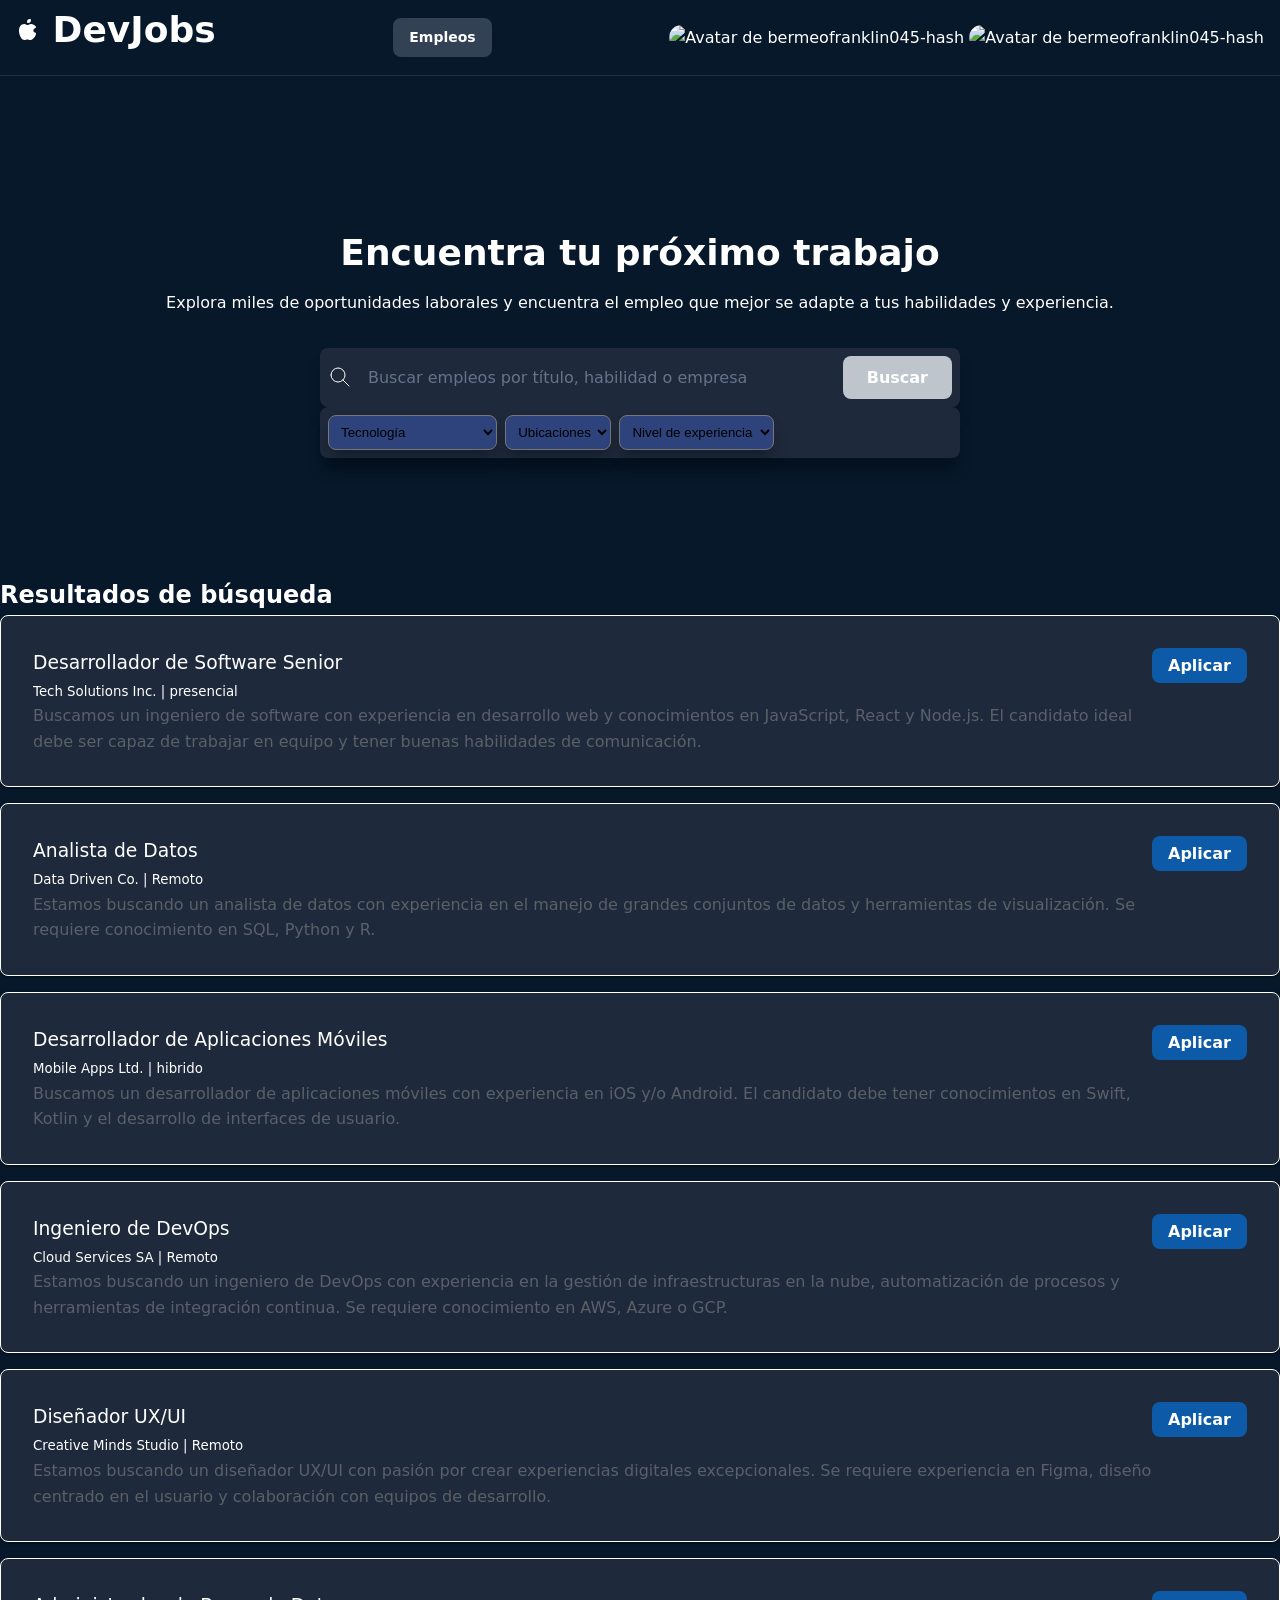
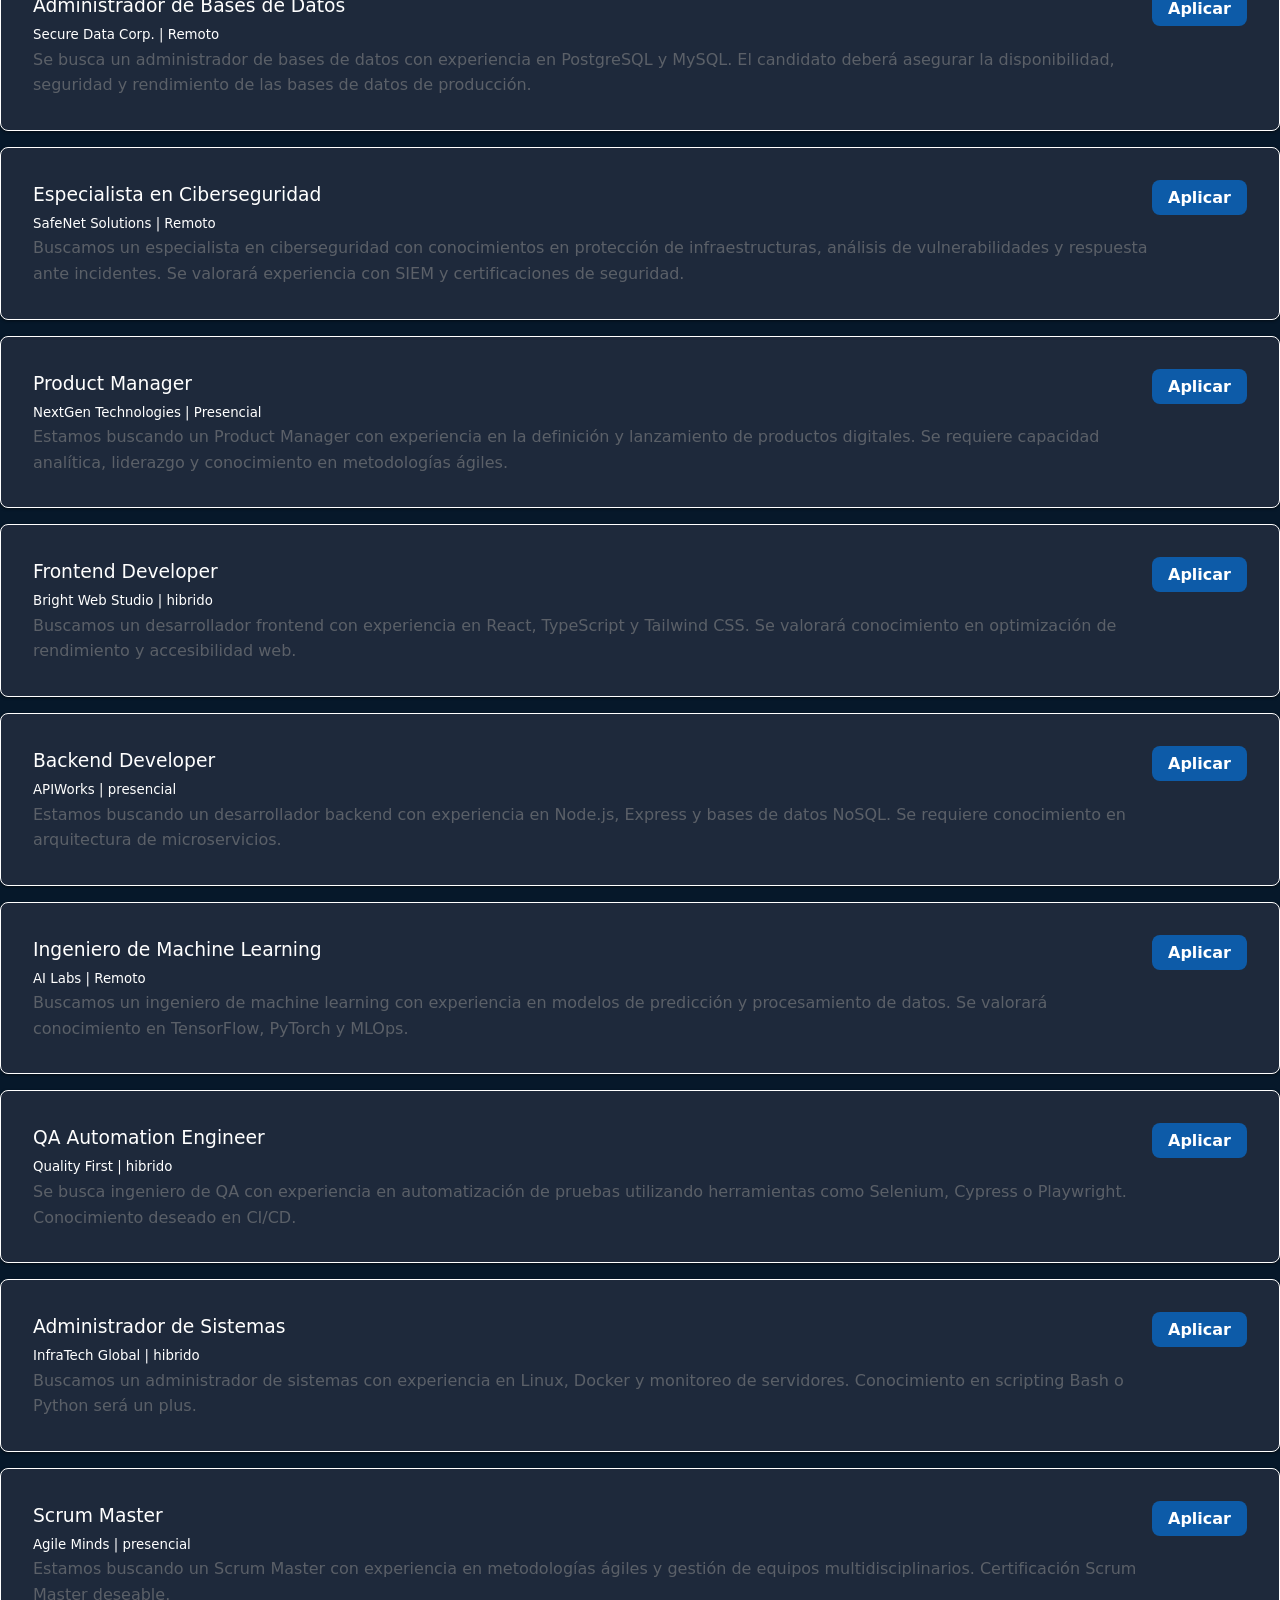
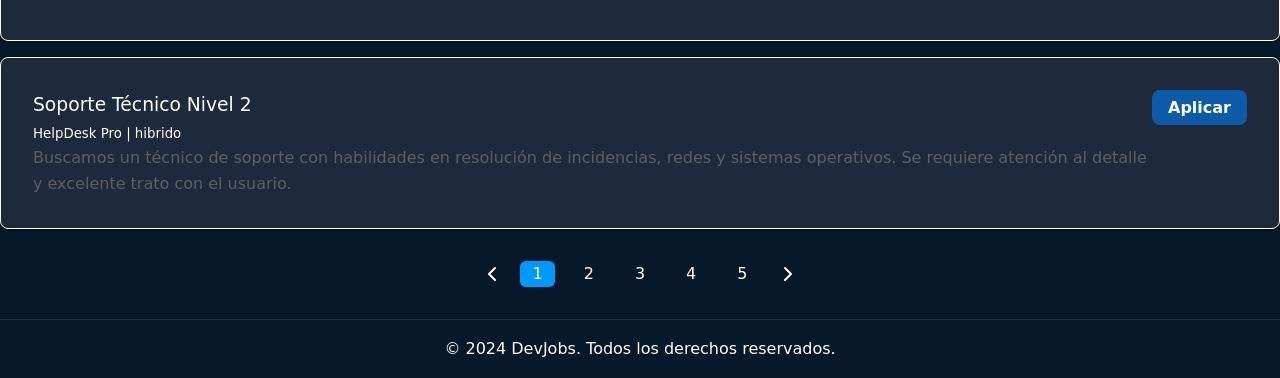
==== commit cb9d66f4: "I'll leave programming all day tomorrow; we'll start with the new library :)" ====
--- a/empleos.html
+++ b/empleos.html
@@ -6,7 +6,7 @@
     <meta charset="UTF-8" />
     <meta name="description" content="tu nuevo trabajo hoy.">
     <link rel="stylesheet" href="./styles.css" />
-    <script src="./script.js" defer></script>
+    <script type="module" src="./script.js" defer></script>
 </head>
 
 <body>
@@ -22,14 +22,26 @@
 
             DevJobs
         </h1>
+        <div>
+            <nav>
 
-        <nav>
-            <a href="./index.html">Inicio</a>
-            <a href="./empleos.html">Empleos</a>
-            <a href="./index.html">Regresar</a>
-            <a href="./infoempleo.html">Empresas</a>
+                <a herf="">Empleos</a>
+            </nav>
+        </div>
+        <div>
+            <devjobs-avatar
+                service="github"
+                username="bermeofranklin045-hash"
+                size="24">
+            </devjobs-avatar>
 
-        </nav>
+              <devjobs-avatar
+                service="github"
+                username="bermeofranklin045-hash"
+                size="24"></devjobs-avatar>
+
+
+        </div>
     </header>
 
     <main>
@@ -51,93 +63,42 @@
                         <path d="M21 21l-6 -6" />
                     </svg>
 
-                    <input required type="text" placeholder="Buscar empleos por título, habilidad o empresa">
+                    <input id="search-input" required type="text"
+                        placeholder="Buscar empleos por título, habilidad o empresa">
 
 
                     <button type="submit">Buscar</button>
                 </div>
                 <div>
-                    <select class="job-filter-select" name="categoria">
-                        <option value="">Todas las categorías</option>
+                    <select class="job-filter-select" name="categoria" id="filter-categoria">
+                        <option value="">Tecnología</option>
                         <option value="desarrollo">Desarrollo de Software</option>
                         <option value="diseño">Diseño Gráfico</option>
                         <option value="marketing">Marketing Digital</option>
                         <option value="ventas">Ventas</option>
 
                     </select>
-                    <select class="job-filter-select" name="ubicacion">
-                        <option value="">Todas las ubicaciones</option>
+                    <select class="job-filter-select" name="ubicacion" id="filter-location">
+                        <option value="">Ubicaciones</option>
                         <option value="remoto">Remoto</option>
                         <option value="presencial">Presencial</option>
                         <option value="hibrido">Híbrido</option>
                     </select>
                     <select class="job-filter-select" name="tipo">
-                        <option value="">Todos los tipos</option>
+                        <option value="">Nivel de experiencia</option>
                         <option value="tiempo_completo">Tiempo completo</option>
                         <option value="medio_tiempo">Medio tiempo</option>
                         <option value="contrato">Contrato</option>
                         <option value="practicas">Prácticas</option>
                     </select>
-                    <select class="job-filter-select" name="salario">
-                        <option value="">Todos los rangos salariales</option>
-                        <option value="0-50000">0 - 350 USD</option>
-                        <option value="50000-100000">350- 1000 USD</option>
-                        <option value="100000-150000">1000 - 5000 USD</option>
-                        <option value="150000+">5000+ USD</option>
-                    </select>
+
                 </div>
-
             </form>
         </section>
+        <span id="filter-selected-value"> </span>
 
         <h2>Resultados de búsqueda</h2>
-        <div class="jobs-listing-card">
-            <article class="job-card">
-
-                <div class="info">
-                    <div>
-                        <h2>Desarrollador web</h2>
-                        <span>Tech SolutionsRemoto</span>
-                    </div>
-                    <button id="boton-importante" class="btn-aplicar button-apply-job">Aplicar</button>
-                </div>
-
-                <p>necesitamos un desarrollador web con experiencia en JavaScript y React.</p>
-            </article>
-
-            <article class="job-card">
-                <div class="info">
-                    <div>
-                        <h2>Mantenimiento de sistemas</h2>
-                        <span>Global Tech/Presencial</span>
-                    </div>
-                    <button class="btn-aplicar button-apply-job">Aplicar</button>
-                </div>
-                <p>matener los sitemas .</p>
-            </article>
-
-            <article class="job-card">
-                <div class="info">
-                    <div>
-                        <h2>actualizar los sitemas y pagina web</h2>
-                        <span>techt fix/Presencial/Remoto</span>
-                    </div>
-                    <button class="btn-aplicar button-apply-job">Aplicar</button>
-                </div>
-                <p>actualizar los sistemas.</p>
-            </article>
-            <article class="job-card">
-                <div class="info">
-                    <div>
-                        <h2>programador junior</h2>
-                        <span>Dev Solutions/ Presencial</span>
-                    </div>
-                    <button class="btn-aplicar button-apply-job">Aplicar</button>
-                </div>
-                <p>dar mantenimineto de pagina web de un cliente.</p>
-
-            </article>
-        </div>
+        <div class="jobs-listing-card"></div>
 
         <nav class="pagination">
 
--- a/styles.css
+++ b/styles.css
@@ -299,13 +299,16 @@
   }
 }
 
-article {
+.job-listing-card {
+  display: flex;
+  align-items: flex-start;
   background-color: var(--card-bg);
   padding: 2rem;
   margin-bottom: 16px;
   border-radius: 0.5rem;
   box-shadow: 0px 1px 3px 0px rgba(0, 0, 0, 0.5);
 
+  
   svg {
     color: var(--primary-light);
     background: rgba(0, 153, 255, .3);
@@ -313,11 +316,15 @@
     height: 64px;
     border-radius: 100%;
     padding: 16px;
+
+
   }
 
   p {
     color: var(--text-muted);
   }
+
+
 
   h3 {
     font-weight: 500;
@@ -360,15 +367,22 @@
 .job-filter-select {
   display: flex;
   align-items: center;
-  background-color: rgb(77, 156, 209);
+  background-color: rgb(46, 67, 124);
   border-radius: 0.5rem;
   box-shadow: 0 10px 15px -3px var(--shadow);
   padding: 0.5rem;
+  padding-right:0.2rem;
   gap: 0.5rem;
-}
-
-.job-card {
+  &:hover{
+    background-color: rgb(60, 80, 167);
+    color: white;
+  }
+
+}
+
+.job-listing-card {
   border: 1px solid rgb(255, 255, 255);
+
 }
 
 .btn-aplicar {
